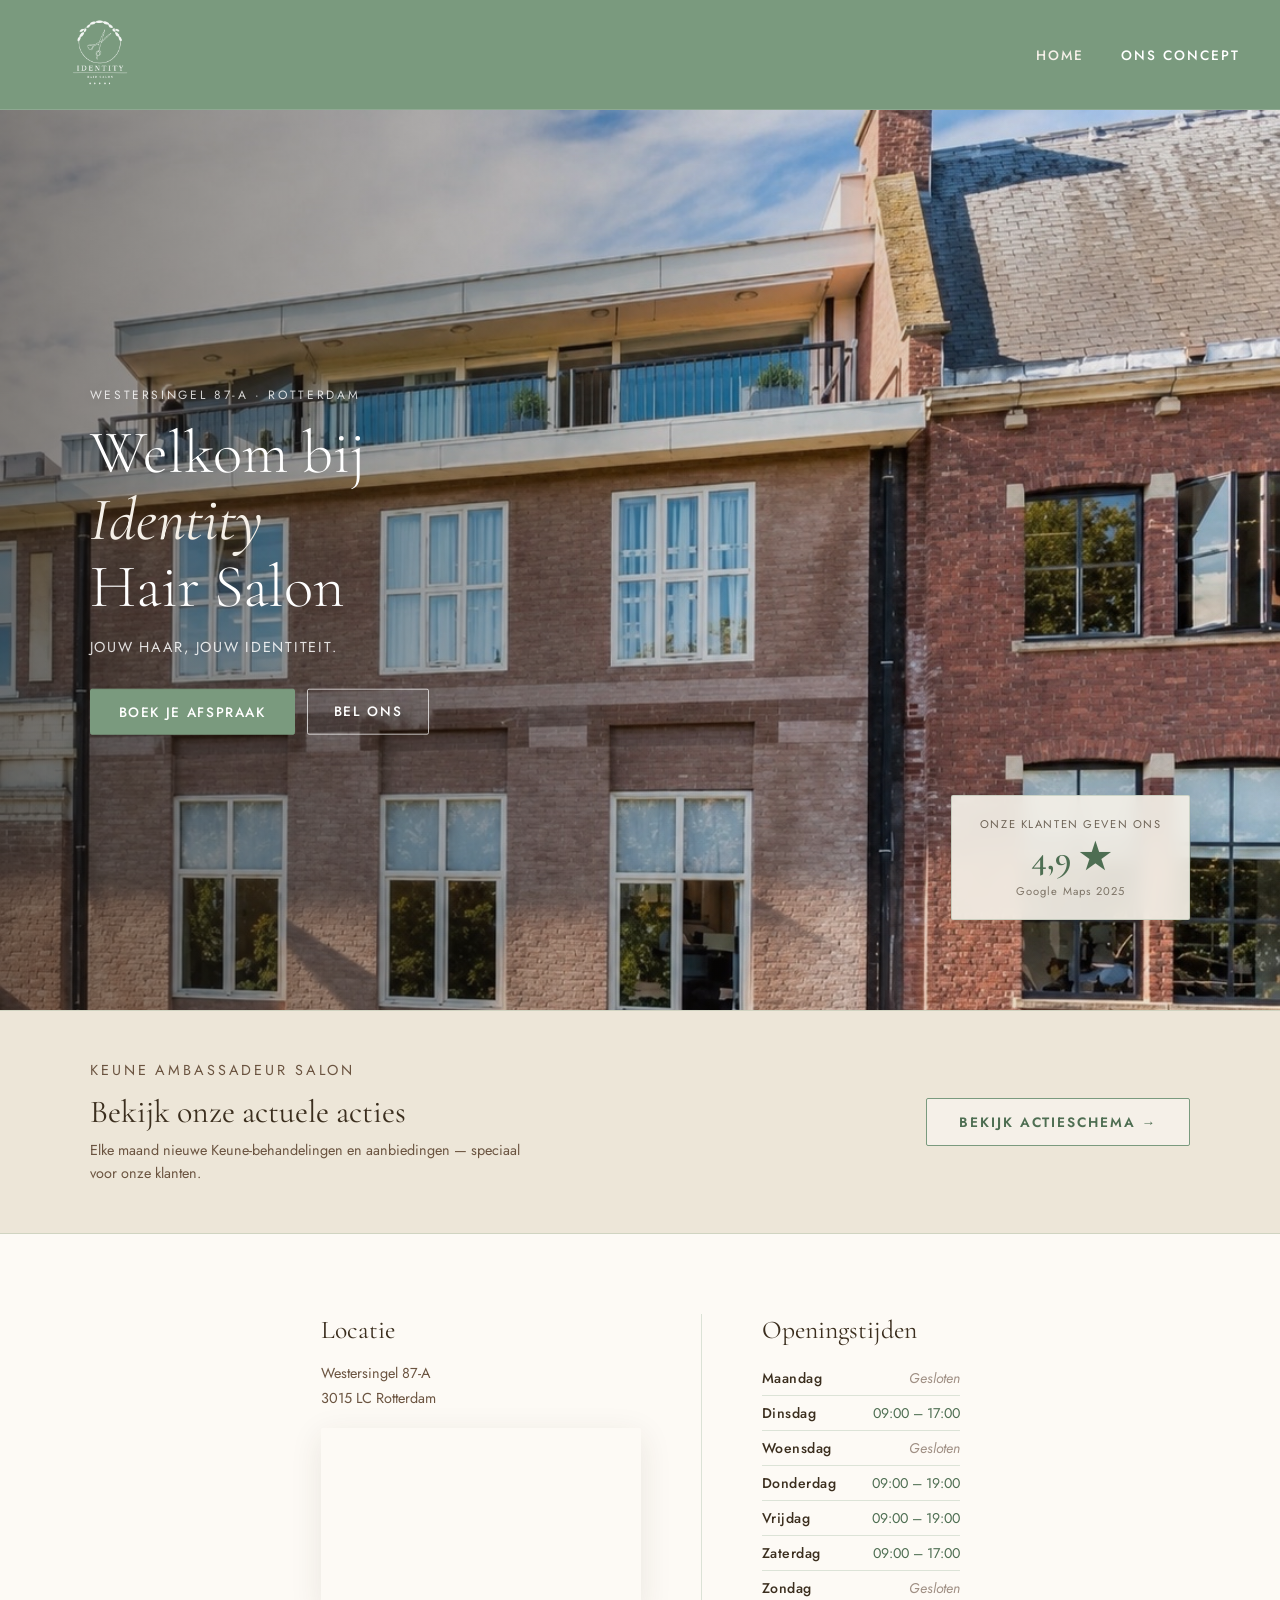
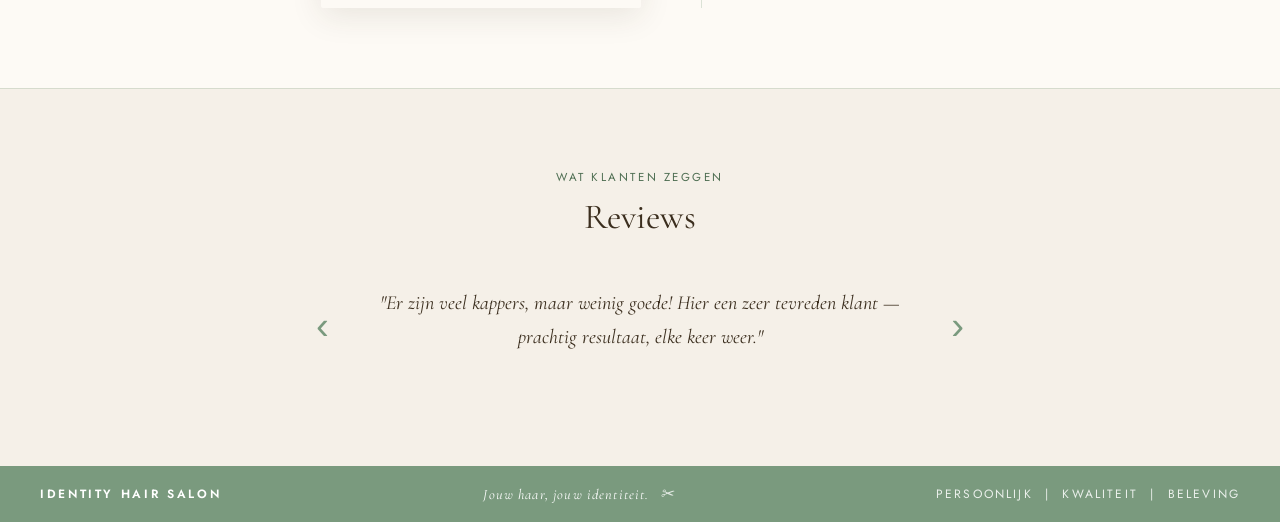
==== index.html @ a46dd1f7 "init commit" ====
<!DOCTYPE html>
<html lang="nl">
<head>
  <meta charset="UTF-8">
  <meta name="viewport" content="width=device-width, initial-scale=1.0">
  <title>Identity Hair Salon</title>
  <link rel="stylesheet" href="css/style.css">
  <link rel="stylesheet" href="css/home.css">
</head>
<body>

  <!-- Navbar -->
  <nav class="navbar">
    <a href="index.html">
      <img src="assets/logo.png" alt="Identity Hair Salon" class="logo">
    </a>
    <ul class="navbar-links">
      <li><a href="index.html" class="active">Home</a></li>
      <li><a href="ons-concept.html">Ons Concept</a></li>
    </ul>
    <button class="hamburger" id="hamburger" aria-label="Menu">
      <span></span><span></span><span></span>
    </button>
  </nav>

  <nav class="mobile-nav" id="mobile-nav">
    <a href="index.html" class="active">Home</a>
    <a href="ons-concept.html">Ons Concept</a>
  </nav>

  <!-- Hero -->
  <section class="hero">
    <img src="assets/hero.png" alt="Identity Hair Salon interieur">
    <div class="hero-overlay"></div>
    <div class="hero-content">
      <p class="hero-eyebrow">Westersingel 87-A · Rotterdam</p>
      <h1>Welkom bij<br><span class="hero-brand">Identity</span><br>Hair Salon</h1>
      <p class="hero-sub">Jouw haar, jouw identiteit.</p>
      <div class="hero-buttons">
        <a href="https://www.salonhub.nl" class="btn">Boek je afspraak</a>
        <a href="tel:+31000000000" class="btn-outline">Bel ons</a>
      </div>
    </div>
    <div class="hero-rating">
      <p class="rating-label">Onze klanten geven ons</p>
      <p class="rating-score">4,9 ★</p>
      <p class="rating-source">Google Maps 2025</p>
    </div>
  </section>

  <!-- Acties Banner -->
  <section class="acties-banner">
    <div class="acties-banner-inner">
      <div class="acties-text">
        <p class="acties-eyebrow">Keune Ambassadeur Salon</p>
        <h2>Bekijk onze actuele acties</h2>
        <p>Elke maand nieuwe Keune-behandelingen en aanbiedingen — speciaal voor onze klanten.</p>
      </div>
      <a href="ons-concept.html#acties" class="btn-acties">Bekijk actieschema →</a>
    </div>
  </section>

  <!-- Info -->
  <section class="info">
    <div class="locatie">
      <h2>Locatie</h2>
      <address>
        Westersingel 87-A<br>
        3015 LC Rotterdam
      </address>
      <div class="map-container">
        <iframe
          src="https://www.google.com/maps?q=Westersingel+87,+Rotterdam&output=embed&hl=nl&z=15"
          frameborder="0"
          allowfullscreen
          title="Locatie Identity Hair Salon">
        </iframe>
      </div>
    </div>
    <div class="divider-v"></div>
    <div class="openingstijden">
      <h2>Openingstijden</h2>
      <ul>
        <li><span class="day">Maandag</span>   <span class="time closed">Gesloten</span></li>
        <li><span class="day">Dinsdag</span>   <span class="time">09:00 – 17:00</span></li>
        <li><span class="day">Woensdag</span>  <span class="time closed">Gesloten</span></li>
        <li><span class="day">Donderdag</span> <span class="time">09:00 – 19:00</span></li>
        <li><span class="day">Vrijdag</span>   <span class="time">09:00 – 19:00</span></li>
        <li><span class="day">Zaterdag</span>  <span class="time">09:00 – 17:00</span></li>
        <li><span class="day">Zondag</span>    <span class="time closed">Gesloten</span></li>
      </ul>
    </div>
  </section>

  <!-- Reviews -->
  <section class="reviews">
    <p class="section-eyebrow">Wat klanten zeggen</p>
    <h2>Reviews</h2>
    <div class="review-carousel-wrapper">
      <button class="prev" aria-label="Vorige">&#x2039;</button>
      <div class="review-carousel">
        <blockquote class="review-item active">"Er zijn veel kappers, maar weinig goede! Hier een zeer tevreden klant — prachtig resultaat, elke keer weer."</blockquote>
        <blockquote class="review-item">"Super klantvriendelijk, fijne sfeer en geweldig resultaat. Zeker een aanrader!"</blockquote>
        <blockquote class="review-item">"Fantastische salon die echt de tijd neemt en persoonlijk kijkt wat je wil. Ik ga altijd met een grote glimlach weg."</blockquote>
        <blockquote class="review-item">"Vakkundige stylisten, fijne sfeer in de zaak — altijd tevreden naar huis."</blockquote>
        <blockquote class="review-item">"Huiskamergevoel, heel persoonlijk en relaxed. En dan ook nog mooi geknipt de deur uit! 😊"</blockquote>
        <blockquote class="review-item">"Superfijn team. Denken echt met je mee en de sfeer is geweldig. Aanrader!"</blockquote>
      </div>
      <button class="next" aria-label="Volgende">&#x203A;</button>
    </div>
  </section>

  <!-- Footer -->
  <footer>
    <span class="footer-brand">Identity Hair Salon</span>
    <span class="footer-tagline">
      Jouw haar, jouw identiteit.
      <span class="scissors-icon">✂</span>
    </span>
    <span class="footer-values">Persoonlijk &nbsp;|&nbsp; Kwaliteit &nbsp;|&nbsp; Beleving</span>
  </footer>

  <script>
    // Hamburger
    const ham = document.getElementById('hamburger');
    const mob = document.getElementById('mobile-nav');
    ham.addEventListener('click', () => {
      ham.classList.toggle('open');
      mob.classList.toggle('open');
    });

    // Review carousel
    const items = document.querySelectorAll('.review-item');
    let current = 0;
    const show = (n) => {
      items[current].classList.remove('active');
      current = (n + items.length) % items.length;
      items[current].classList.add('active');
    };
    document.querySelector('.prev').addEventListener('click', () => show(current - 1));
    document.querySelector('.next').addEventListener('click', () => show(current + 1));
    setInterval(() => show(current + 1), 5000);
  </script>

</body>
</html>
---- css/style.css ----
@import url('https://fonts.googleapis.com/css2?family=Cormorant+Garamond:ital,wght@0,300;0,400;0,600;1,300;1,400&family=Jost:wght@300;400;500;600&display=swap');

/* ── Variables ──────────────────────────────────────── */
:root {
  --sage:       #7a9a7e;
  --sage-light: #a8bfaa;
  --sage-dark:  #4e6e52;
  --cream:      #f5f0e8;
  --cream-dark: #ede6d8;
  --brown:      #3b2e1e;
  --brown-mid:  #6b5440;
  --white:      #fdfaf5;
  --text:       #3b2e1e;
  --border:     rgba(122,154,126,0.25);
  --shadow:     0 8px 32px rgba(59,46,30,0.10);
}

/* ── Reset ──────────────────────────────────────────── */
*, *::before, *::after { box-sizing: border-box; margin: 0; padding: 0; }

html { height: 100%; scroll-behavior: smooth; }

body {
  font-family: 'Jost', sans-serif;
  color: var(--text);
  background: var(--white);
  min-height: 100%;
  display: flex;
  flex-direction: column;
  padding-top: 110px;
}

img { display: block; max-width: 100%; }
a { text-decoration: none; color: inherit; }

/* ── Navbar ─────────────────────────────────────────── */
.navbar {
  position: fixed;
  top: 0; left: 0; right: 0;
  z-index: 1000;
  display: flex;
  justify-content: space-between;
  align-items: center;
  background: var(--sage);
  padding: 0 40px;
  height: 110px;
  border-bottom: 1px solid rgba(255,255,255,0.15);
}

.navbar .logo {
  height: 80px;
  width: auto;
  object-fit: contain;
  filter: brightness(0) invert(1);
  opacity: 0.92;
}

.navbar-links {
  display: flex;
  gap: 36px;
  align-items: center;
  list-style: none;
}

.navbar-links a {
  color: #fff;
  font-family: 'Jost', sans-serif;
  font-weight: 500;
  font-size: 0.85rem;
  letter-spacing: 0.15em;
  text-transform: uppercase;
  transition: color 0.3s;
}

.navbar-links a:hover,
.navbar-links a.active {
  color: var(--cream);
}

/* ── Hamburger ──────────────────────────────────────── */
.hamburger {
  display: none;
  flex-direction: column;
  gap: 5px;
  background: none;
  border: none;
  cursor: pointer;
  padding: 4px;
}
.hamburger span {
  display: block;
  width: 24px; height: 2px;
  background: #fff;
  border-radius: 2px;
  transition: all 0.3s;
}
.hamburger.open span:nth-child(1) { transform: translateY(7px) rotate(45deg); }
.hamburger.open span:nth-child(2) { opacity: 0; }
.hamburger.open span:nth-child(3) { transform: translateY(-7px) rotate(-45deg); }

/* ── Mobile nav ─────────────────────────────────────── */
.mobile-nav {
  display: none;
  flex-direction: column;
  background: var(--sage-dark);
  padding: 24px 32px;
  gap: 20px;
  position: fixed;
  top: 110px; left: 0; right: 0;
  z-index: 999;
}
.mobile-nav.open { display: flex; }
.mobile-nav a {
  color: #fff;
  font-size: 1rem;
  font-family: 'Jost', sans-serif;
  font-weight: 500;
  letter-spacing: 0.1em;
  text-transform: uppercase;
}
.mobile-nav a:hover { color: var(--cream); }

/* ── Buttons ─────────────────────────────────────────── */
.btn {
  display: inline-block;
  background: var(--sage);
  color: #fff;
  padding: 12px 28px;
  border-radius: 2px;
  font-family: 'Jost', sans-serif;
  font-weight: 500;
  font-size: 0.85rem;
  letter-spacing: 0.12em;
  text-transform: uppercase;
  transition: background 0.3s, transform 0.2s;
  border: none;
  cursor: pointer;
}
.btn:hover { background: var(--sage-dark); transform: translateY(-1px); }

.btn-outline {
  display: inline-block;
  border: 1.5px solid var(--sage);
  color: var(--sage-dark);
  padding: 11px 26px;
  border-radius: 2px;
  font-family: 'Jost', sans-serif;
  font-weight: 500;
  font-size: 0.85rem;
  letter-spacing: 0.12em;
  text-transform: uppercase;
  transition: all 0.3s;
  background: transparent;
  cursor: pointer;
}
.btn-outline:hover {
  background: var(--sage);
  color: #fff;
}

.btn-acties {
  display: inline-block;
  background: var(--cream);
  color: var(--sage-dark);
  border: 1.5px solid var(--sage);
  padding: 13px 32px;
  border-radius: 2px;
  font-family: 'Jost', sans-serif;
  font-weight: 600;
  font-size: 0.85rem;
  letter-spacing: 0.14em;
  text-transform: uppercase;
  transition: all 0.3s;
  cursor: pointer;
}
.btn-acties:hover {
  background: var(--sage);
  color: #fff;
}

/* ── Footer ──────────────────────────────────────────── */
footer {
  margin-top: auto;
  background: var(--sage);
  color: #fff;
  padding: 18px 40px;
  display: flex;
  align-items: center;
  justify-content: space-between;
  gap: 16px;
  font-family: 'Jost', sans-serif;
  font-size: 0.75rem;
  font-weight: 400;
  letter-spacing: 0.18em;
  text-transform: uppercase;
  flex-wrap: wrap;
}

.footer-brand {
  font-weight: 600;
  letter-spacing: 0.22em;
}

.footer-tagline {
  display: flex;
  align-items: center;
  gap: 10px;
  font-style: italic;
  font-family: 'Cormorant Garamond', serif;
  font-size: 0.9rem;
  letter-spacing: 0.08em;
  text-transform: none;
}

.footer-tagline .scissors-icon {
  font-size: 1rem;
  opacity: 0.8;
}

.footer-values {
  letter-spacing: 0.18em;
  opacity: 0.85;
}

/* ── Responsive ─────────────────────────────────────── */
@media (max-width: 768px) {
  body { padding-top: 80px; }
  .navbar { height: 80px; padding: 0 20px; }
  .navbar .logo { height: 56px; }
  .navbar-links { display: none; }
  .hamburger { display: flex; }
  .mobile-nav { top: 80px; }

  footer {
    flex-direction: column;
    text-align: center;
    gap: 8px;
    padding: 16px 20px;
  }
}
---- css/home.css ----
/* ── Hero ────────────────────────────────────────────── */
.hero {
  position: relative;
  width: 100%;
  overflow: hidden;
}

.hero img {
  width: 100%;
  height: 100vh;
  object-fit: cover;
  object-position: center top;
  display: block;
}

.hero-overlay {
  position: absolute;
  inset: 0;
  background: linear-gradient(
    to right,
    rgba(30, 24, 18, 0.55) 0%,
    rgba(30, 24, 18, 0.15) 60%,
    rgba(30, 24, 18, 0.05) 100%
  );
}

.hero-content {
  position: absolute;
  top: 50%;
  left: 7%;
  transform: translateY(-50%);
  color: #fff;
  max-width: 380px;
}

.hero-eyebrow {
  font-family: 'Jost', sans-serif;
  font-size: 0.75rem;
  letter-spacing: 0.22em;
  text-transform: uppercase;
  opacity: 0.8;
  margin-bottom: 16px;
}

.hero-content h1 {
  font-family: 'Cormorant Garamond', serif;
  font-size: 3.8rem;
  font-weight: 300;
  line-height: 1.1;
  margin-bottom: 16px;
  color: #fff;
}

.hero-brand {
  font-style: italic;
  font-weight: 400;
  color: var(--cream);
}

.hero-sub {
  font-family: 'Jost', sans-serif;
  font-size: 0.9rem;
  letter-spacing: 0.12em;
  opacity: 0.85;
  margin-bottom: 32px;
  text-transform: uppercase;
}

.hero-buttons {
  display: flex;
  gap: 12px;
  flex-wrap: wrap;
}

.hero-buttons .btn {
  background: var(--sage);
  border: 1.5px solid var(--sage);
  color: #fff;
}
.hero-buttons .btn:hover {
  background: var(--sage-dark);
  border-color: var(--sage-dark);
}

.hero-buttons .btn-outline {
  border-color: rgba(255,255,255,0.7);
  color: #fff;
}
.hero-buttons .btn-outline:hover {
  background: rgba(255,255,255,0.15);
  color: #fff;
}

.hero-rating {
  position: absolute;
  bottom: 10%;
  right: 7%;
  background: rgba(245, 240, 232, 0.92);
  backdrop-filter: blur(8px);
  border: 1px solid rgba(122,154,126,0.3);
  padding: 20px 28px;
  border-radius: 2px;
  text-align: center;
  color: var(--brown);
  box-shadow: var(--shadow);
  min-width: 140px;
}

.rating-label {
  font-size: 0.7rem;
  letter-spacing: 0.14em;
  text-transform: uppercase;
  opacity: 0.7;
  margin-bottom: 8px;
}

.rating-score {
  font-family: 'Cormorant Garamond', serif;
  font-size: 2.2rem;
  font-weight: 600;
  color: var(--sage-dark);
  line-height: 1;
  margin-bottom: 8px;
}

.rating-source {
  font-size: 0.7rem;
  letter-spacing: 0.1em;
  opacity: 0.6;
}

/* ── Acties Banner ──────────────────────────────────── */
.acties-banner {
  background: var(--cream-dark);
  border-top: 1px solid var(--border);
  border-bottom: 1px solid var(--border);
  padding: 48px 60px;
}

.acties-banner-inner {
  max-width: 1100px;
  margin: 0 auto;
  display: flex;
  align-items: center;
  justify-content: space-between;
  gap: 40px;
  flex-wrap: wrap;
}

.acties-eyebrow {
  font-size: 0.72rem;
  letter-spacing: 0.2em;
  text-transform: uppercase;
  color: var(--sage-dark);
  margin-bottom: 10px;
}

.acties-text h2 {
  font-family: 'Cormorant Garamond', serif;
  font-size: 2rem;
  font-weight: 400;
  color: var(--brown);
  margin-bottom: 8px;
}

.acties-text p {
  font-size: 0.9rem;
  color: var(--brown-mid);
  max-width: 440px;
  line-height: 1.6;
}

/* ── Info ────────────────────────────────────────────── */
.info {
  display: flex;
  justify-content: center;
  align-items: flex-start;
  gap: 0;
  padding: 80px 60px;
  background: var(--white);
  max-width: 1100px;
  margin: 0 auto;
  width: 100%;
  box-sizing: border-box;
}

.divider-v {
  width: 1px;
  background: var(--border);
  align-self: stretch;
  margin: 0 60px;
  flex-shrink: 0;
}

.info h2 {
  font-family: 'Cormorant Garamond', serif;
  font-size: 1.6rem;
  font-weight: 400;
  color: var(--brown);
  margin-bottom: 16px;
}

.locatie address {
  font-style: normal;
  font-size: 0.9rem;
  line-height: 1.7;
  color: var(--brown-mid);
  margin-bottom: 18px;
}

.map-container {
  width: 320px;
  height: 180px;
  border-radius: 2px;
  overflow: hidden;
  box-shadow: var(--shadow);
}

.map-container iframe {
  width: 100%; height: 100%;
  border: 0;
}

.openingstijden ul {
  list-style: none;
  padding: 0;
}

.openingstijden li {
  display: flex;
  justify-content: space-between;
  padding: 7px 0;
  border-bottom: 1px solid var(--border);
  font-size: 0.88rem;
}

.openingstijden li:last-child { border-bottom: none; }

.openingstijden .day {
  font-weight: 500;
  letter-spacing: 0.04em;
  min-width: 110px;
}

.openingstijden .time {
  color: var(--sage-dark);
  font-weight: 400;
}

.openingstijden .time.closed {
  color: #a09085;
  font-style: italic;
}

/* ── Reviews ─────────────────────────────────────────── */
.reviews {
  background: var(--cream);
  text-align: center;
  padding: 80px 40px 100px;
  border-top: 1px solid var(--border);
}

.section-eyebrow {
  font-size: 0.72rem;
  letter-spacing: 0.22em;
  text-transform: uppercase;
  color: var(--sage-dark);
  margin-bottom: 10px;
}

.reviews h2 {
  font-family: 'Cormorant Garamond', serif;
  font-size: 2.2rem;
  font-weight: 400;
  color: var(--brown);
  margin-bottom: 48px;
}

.review-carousel-wrapper {
  position: relative;
  width: 56%;
  margin: 0 auto;
  display: flex;
  justify-content: center;
  align-items: center;
  min-height: 80px;
}

.review-carousel {
  position: relative;
  width: 100%;
  min-height: 80px;
}

.review-item {
  position: absolute;
  top: 0; left: 0;
  width: 100%;
  opacity: 0;
  transition: opacity 0.6s ease;
  font-family: 'Cormorant Garamond', serif;
  font-size: 1.25rem;
  font-style: italic;
  line-height: 1.7;
  color: var(--brown);
  text-align: center;
  padding: 0 20px;
  pointer-events: none;
}

.review-item.active {
  opacity: 1;
  position: relative;
  pointer-events: auto;
}

.prev, .next {
  background: none;
  border: none;
  font-size: 2.4rem;
  color: var(--sage);
  cursor: pointer;
  transition: color 0.3s, transform 0.2s;
  flex-shrink: 0;
  line-height: 1;
  padding: 0 12px;
}

.prev:hover, .next:hover {
  color: var(--sage-dark);
  transform: scale(1.15);
}

/* ── Responsive ─────────────────────────────────────── */
@media (max-width: 900px) {
  .info {
    flex-direction: column;
    align-items: center;
    padding: 60px 32px;
  }
  .divider-v { display: none; }
  .map-container { width: 100%; }
  .acties-banner { padding: 40px 32px; }
}

@media (max-width: 768px) {
  .hero img { height: 65vh; }

  .hero-content {
    left: 5%;
    max-width: 280px;
  }

  .hero-content h1 { font-size: 2.8rem; }

  .hero-rating {
    bottom: 5%;
    right: 5%;
    padding: 14px 18px;
  }

  .review-carousel-wrapper { width: 88%; }

  .acties-banner-inner {
    flex-direction: column;
    align-items: flex-start;
  }
}

@media (max-width: 480px) {
  .hero-content h1 { font-size: 2.2rem; }
  .hero-rating { display: none; }
  .hero-buttons { flex-direction: column; }
  .hero-buttons .btn,
  .hero-buttons .btn-outline { width: 100%; text-align: center; }
}
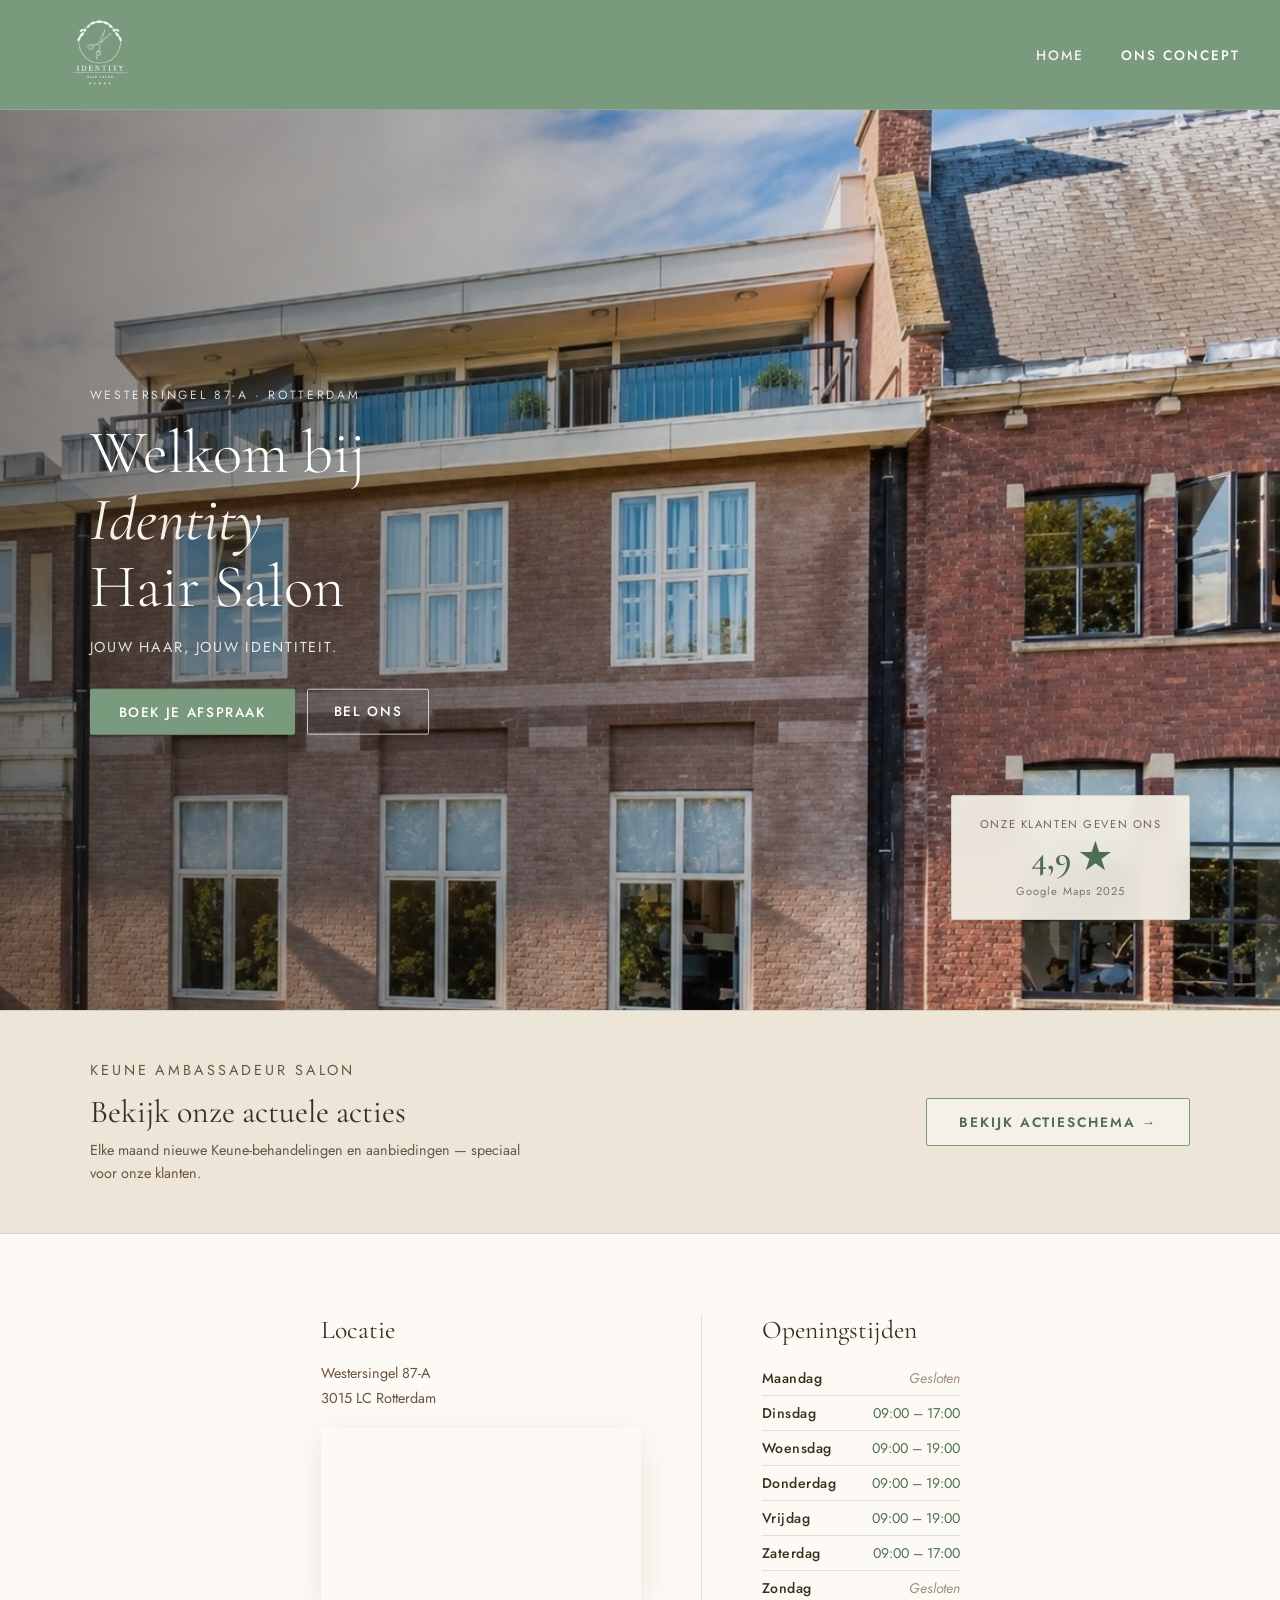
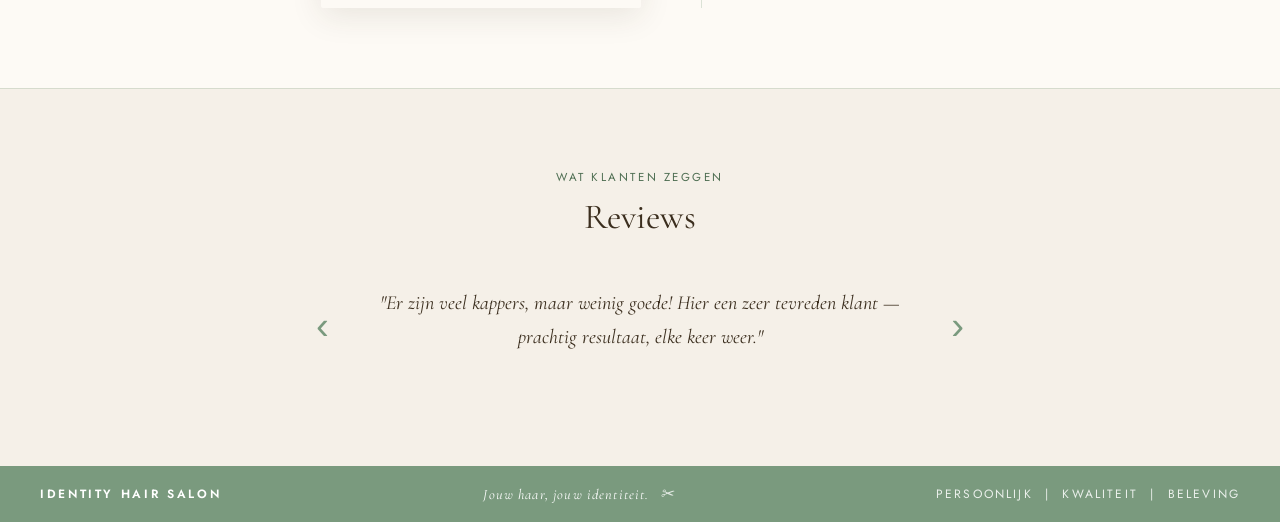
==== commit 6dfaf5c9: "fix" ====
--- a/index.html
+++ b/index.html
@@ -83,7 +83,7 @@
       <ul>
         <li><span class="day">Maandag</span>   <span class="time closed">Gesloten</span></li>
         <li><span class="day">Dinsdag</span>   <span class="time">09:00 – 17:00</span></li>
-        <li><span class="day">Woensdag</span>  <span class="time closed">Gesloten</span></li>
+        <li><span class="day">Woensdag</span> <span class="time">09:00 – 19:00</span></li>
         <li><span class="day">Donderdag</span> <span class="time">09:00 – 19:00</span></li>
         <li><span class="day">Vrijdag</span>   <span class="time">09:00 – 19:00</span></li>
         <li><span class="day">Zaterdag</span>  <span class="time">09:00 – 17:00</span></li>
